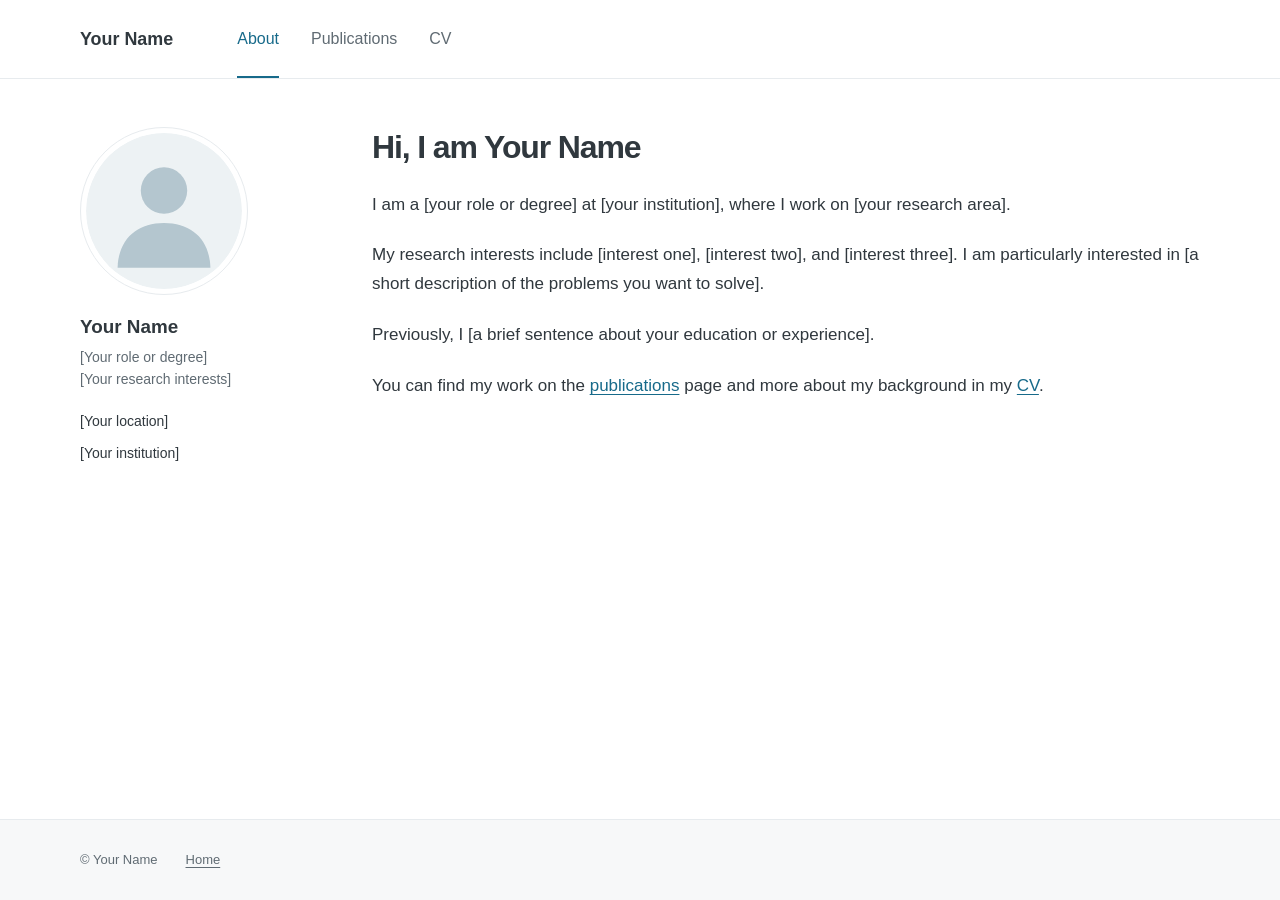
==== index.html @ a14d66d5 "Create personal website" ====
<!doctype html>
<html lang="en">
<head>
  <meta charset="utf-8">
  <meta name="viewport" content="width=device-width, initial-scale=1">
  <!-- EDIT: Update your name and description on all three pages. -->
  <title>Your Name | Personal website</title>
  <meta name="description" content="The personal website of Your Name. Research, publications, and CV.">
  <link rel="icon" href="assets/favicon.svg" type="image/svg+xml">
  <link rel="stylesheet" href="assets/style.css">
</head>
<body>
  <a class="skip-link" href="#content">Skip to content</a>
  <header class="site-header">
    <nav class="container navigation" aria-label="Main navigation">
      <a class="site-name" href="index.html">Your Name</a>
      <div class="nav-links">
        <a href="index.html" aria-current="page">About</a>
        <a href="publications.html">Publications</a>
        <a href="cv.html">CV</a>
      </div>
    </nav>
  </header>

  <div class="container layout">
    <!-- EDIT: Keep this profile section consistent across all three pages. -->
    <aside class="profile" aria-label="Profile">
      <img class="portrait" src="assets/profile.svg" alt="Profile photo placeholder" width="168" height="168">
      <div class="profile-details">
        <h2>Your Name</h2>
        <p class="profile-bio">[Your role or degree]<br>[Your research interests]</p>
        <ul class="profile-links">
          <li>[Your location]</li>
          <li>[Your institution]</li>
          <!-- EDIT: Replace the values below and remove the surrounding comment to show these links.
          <li><a href="mailto:you@example.com">Email</a></li>
          <li><a href="https://scholar.google.com/citations?user=YOUR_ID">Google Scholar</a></li>
          <li><a href="https://github.com/YOUR_USERNAME">GitHub</a></li>
          <li><a href="https://www.linkedin.com/in/YOUR_USERNAME/">LinkedIn</a></li>
          -->
        </ul>
      </div>
    </aside>

    <main id="content" tabindex="-1">
      <!-- EDIT: Replace the bracketed text with your own introduction. -->
      <h1>Hi, I am Your Name</h1>
      <p>I am a [your role or degree] at [your institution], where I work on [your research area].</p>
      <p>My research interests include [interest one], [interest two], and [interest three]. I am particularly interested in [a short description of the problems you want to solve].</p>
      <p>Previously, I [a brief sentence about your education or experience].</p>
      <p>You can find my work on the <a href="publications.html">publications</a> page and more about my background in my <a href="cv.html">CV</a>.</p>
    </main>
  </div>

  <footer class="site-footer">
    <div class="container"><span>&copy; Your Name</span><a href="index.html">Home</a></div>
  </footer>
</body>
</html>
---- assets/style.css ----
/* Shared by all pages. Change --link to customize the accent color. */
:root {
  color-scheme: light;
  --background: #ffffff;
  --text: #30383e;
  --muted: #606b73;
  --link: #176a8a;
  --border: #e7ebee;
  --footer: #f7f8f9;
}

* { box-sizing: border-box; }
html { font-size: 16px; }
body {
  margin: 0;
  min-height: 100vh;
  min-height: 100svh;
  display: flex;
  flex-direction: column;
  background: var(--background);
  color: var(--text);
  font-family: -apple-system, BlinkMacSystemFont, "Segoe UI", Arial, sans-serif;
  line-height: 1.7;
  -webkit-font-smoothing: antialiased;
}
a { color: var(--link); text-underline-offset: 0.2em; }
a:hover { text-decoration-thickness: 2px; }
a:focus-visible {
  outline: 2px solid var(--link);
  outline-offset: 5px;
  border-radius: 2px;
}
.container { width: min(1120px, calc(100% - 64px)); margin-inline: auto; }
.site-header { border-bottom: 1px solid var(--border); }
.navigation { min-height: 78px; display: flex; align-items: center; gap: 64px; }
.navigation a { color: var(--text); text-decoration: none; }
.site-name { font-size: 1.12rem; font-weight: 700; }
.nav-links { display: flex; align-items: center; gap: 32px; }
.nav-links a { padding-block: 25px; color: var(--muted); }
.nav-links a:hover, .nav-links a[aria-current="page"] { color: var(--link); }
.nav-links a[aria-current="page"] { box-shadow: inset 0 -2px var(--link); }
.layout {
  display: grid;
  grid-template-columns: 228px minmax(0, 1fr);
  gap: 64px;
  align-items: start;
  padding-block: 48px 88px;
  flex: 1;
}
.profile { font-size: 0.875rem; overflow-wrap: anywhere; }
.portrait {
  display: block;
  width: 168px;
  height: 168px;
  border-radius: 50%;
  border: 1px solid var(--border);
  padding: 5px;
  object-fit: cover;
}
.profile h2 { font-size: 1.18rem; margin: 20px 0 6px; border: 0; padding: 0; }
.profile-bio { color: var(--muted); margin: 0 0 20px; line-height: 1.6; }
.profile-links { list-style: none; padding: 0; margin: 0; }
.profile-links li { margin-block: 8px; }
.profile-links a { text-decoration: none; }
.profile-links a:hover { text-decoration: underline; }
main { min-width: 0; font-size: 1.0625rem; overflow-wrap: break-word; }
h1, h2, h3 { line-height: 1.3; color: var(--text); }
h1 { font-size: 2rem; letter-spacing: -0.035em; margin: 0 0 22px; font-weight: 700; }
main p { margin: 0 0 22px; }
main h2 { font-size: 1.3rem; margin: 38px 0 20px; padding-bottom: 10px; border-bottom: 1px solid var(--border); }
main h3 { font-size: 1.1rem; margin: 0 0 8px; }
.muted, .venue { color: var(--muted); }
.publication { margin-block: 24px 32px; }
.publication h3 a { text-decoration: none; }
.publication h3 a:hover { text-decoration: underline; }
.publication p { margin-bottom: 10px; }
.authors, .venue { font-size: 0.9375rem; }
.venue { font-style: italic; }
.paper-links { display: flex; flex-wrap: wrap; gap: 20px; font-size: 0.9375rem; }
.cv-entry { margin-bottom: 26px; }
.cv-entry p { margin-bottom: 8px; }
.download-link { display: inline-flex; align-items: center; gap: 12px; }
.site-footer { border-top: 1px solid var(--border); background: var(--footer); color: var(--muted); font-size: 0.8125rem; }
.site-footer .container { display: flex; gap: 28px; align-items: center; min-height: 80px; }
.site-footer a { color: var(--muted); }
.skip-link { position: absolute; top: -100px; left: 16px; padding: 10px 16px; background: var(--background); z-index: 10; }
.skip-link:focus { top: 10px; }

@media (max-width: 760px) {
  .container { width: calc(100% - 40px); }
  .navigation { min-height: 70px; justify-content: space-between; gap: 20px; flex-wrap: wrap; }
  .nav-links { gap: 20px; font-size: 0.9375rem; }
  .nav-links a { padding-block: 21px; }
  .layout { grid-template-columns: minmax(0, 1fr); gap: 34px; padding-block: 32px 56px; }
  .profile { display: grid; grid-template-columns: 104px minmax(0, 1fr); gap: 22px; padding-bottom: 28px; border-bottom: 1px solid var(--border); }
  .portrait { width: 104px; height: 104px; padding: 3px; }
  .profile h2 { margin-top: 0; }
  .profile-bio { margin-bottom: 12px; }
  .profile-links li { margin-block: 5px; }
  h1 { font-size: 1.75rem; }
  main { font-size: 1rem; }
}

@media (max-width: 420px) {
  .navigation { display: block; padding-top: 14px; }
  .site-name { display: inline-block; }
  .nav-links { gap: 26px; }
  .nav-links a { padding-block: 12px; }
  .profile { grid-template-columns: 80px minmax(0, 1fr); gap: 18px; }
  .portrait { width: 80px; height: 80px; }
}

@media print {
  .site-header, .profile, .site-footer, .skip-link { display: none; }
  .layout { display: block; padding: 0; }
  .container { width: 100%; }
  a { color: inherit; }
  .cv-entry, .publication { break-inside: avoid; }
}
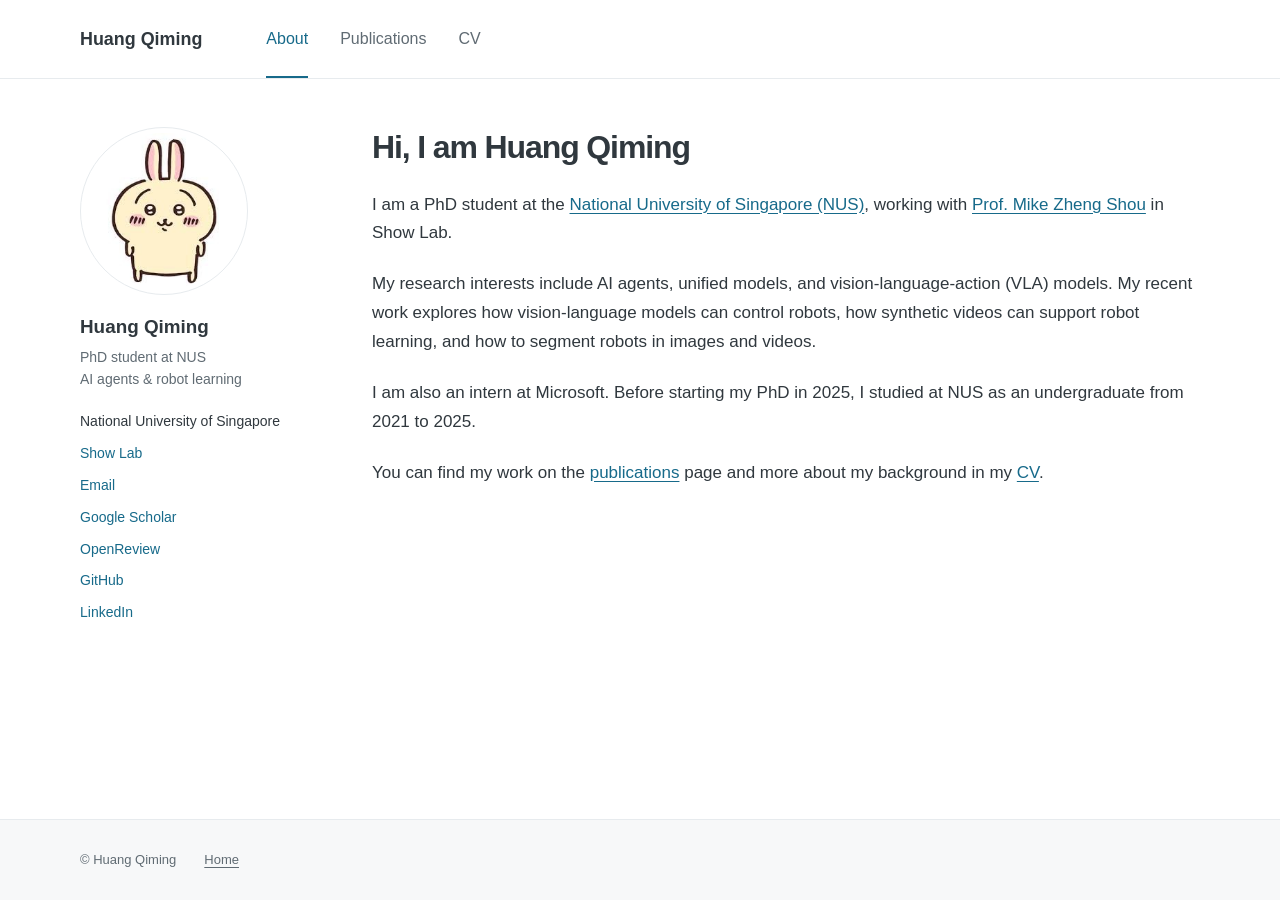
==== commit 483a6d02: "Populate personal website with profile and publications" ====
--- a/index.html
+++ b/index.html
@@ -3,9 +3,8 @@
 <head>
   <meta charset="utf-8">
   <meta name="viewport" content="width=device-width, initial-scale=1">
-  <!-- EDIT: Update your name and description on all three pages. -->
-  <title>Your Name | Personal website</title>
-  <meta name="description" content="The personal website of Your Name. Research, publications, and CV.">
+  <title>Huang Qiming | Personal website</title>
+  <meta name="description" content="Huang Qiming, PhD student at the National University of Singapore. Research in AI agents, vision-language-action models, and robot perception.">
   <link rel="icon" href="assets/favicon.svg" type="image/svg+xml">
   <link rel="stylesheet" href="assets/style.css">
 </head>
@@ -13,7 +12,7 @@
   <a class="skip-link" href="#content">Skip to content</a>
   <header class="site-header">
     <nav class="container navigation" aria-label="Main navigation">
-      <a class="site-name" href="index.html">Your Name</a>
+      <a class="site-name" href="index.html">Huang Qiming</a>
       <div class="nav-links">
         <a href="index.html" aria-current="page">About</a>
         <a href="publications.html">Publications</a>
@@ -25,35 +24,33 @@
   <div class="container layout">
     <!-- EDIT: Keep this profile section consistent across all three pages. -->
     <aside class="profile" aria-label="Profile">
-      <img class="portrait" src="assets/profile.svg" alt="Profile photo placeholder" width="168" height="168">
+      <img class="portrait" src="assets/profile.jpg" alt="Huang Qiming's profile avatar" width="168" height="168">
       <div class="profile-details">
-        <h2>Your Name</h2>
-        <p class="profile-bio">[Your role or degree]<br>[Your research interests]</p>
+        <h2>Huang Qiming</h2>
+        <p class="profile-bio">PhD student at NUS<br>AI agents &amp; robot learning</p>
         <ul class="profile-links">
-          <li>[Your location]</li>
-          <li>[Your institution]</li>
-          <!-- EDIT: Replace the values below and remove the surrounding comment to show these links.
-          <li><a href="mailto:you@example.com">Email</a></li>
-          <li><a href="https://scholar.google.com/citations?user=YOUR_ID">Google Scholar</a></li>
-          <li><a href="https://github.com/YOUR_USERNAME">GitHub</a></li>
-          <li><a href="https://www.linkedin.com/in/YOUR_USERNAME/">LinkedIn</a></li>
-          -->
+          <li>National University of Singapore</li>
+          <li><a href="https://sites.google.com/view/showlab">Show Lab</a></li>
+          <li><a href="mailto:e0271228@u.nus.edu">Email</a></li>
+          <li><a href="https://scholar.google.com/citations?user=-xfbAA4AAAAJ&amp;hl=en">Google Scholar</a></li>
+          <li><a href="https://openreview.net/profile?id=~Huang_Qiming1">OpenReview</a></li>
+          <li><a href="https://github.com/ceilingFan456">GitHub</a></li>
+          <li><a href="https://linkedin.com/in/huang-q-047099144">LinkedIn</a></li>
         </ul>
       </div>
     </aside>
 
     <main id="content" tabindex="-1">
-      <!-- EDIT: Replace the bracketed text with your own introduction. -->
-      <h1>Hi, I am Your Name</h1>
-      <p>I am a [your role or degree] at [your institution], where I work on [your research area].</p>
-      <p>My research interests include [interest one], [interest two], and [interest three]. I am particularly interested in [a short description of the problems you want to solve].</p>
-      <p>Previously, I [a brief sentence about your education or experience].</p>
+      <h1>Hi, I am Huang Qiming</h1>
+      <p>I am a PhD student at the <a href="https://www.nus.edu.sg/">National University of Singapore (NUS)</a>, working with <a href="https://sites.google.com/view/showlab">Prof. Mike Zheng Shou</a> in Show Lab.</p>
+      <p>My research interests include AI agents, unified models, and vision-language-action (VLA) models. My recent work explores how vision-language models can control robots, how synthetic videos can support robot learning, and how to segment robots in images and videos.</p>
+      <p>I am also an intern at Microsoft. Before starting my PhD in 2025, I studied at NUS as an undergraduate from 2021 to 2025.</p>
       <p>You can find my work on the <a href="publications.html">publications</a> page and more about my background in my <a href="cv.html">CV</a>.</p>
     </main>
   </div>
 
   <footer class="site-footer">
-    <div class="container"><span>&copy; Your Name</span><a href="index.html">Home</a></div>
+    <div class="container"><span>&copy; Huang Qiming</span><a href="index.html">Home</a></div>
   </footer>
 </body>
 </html>
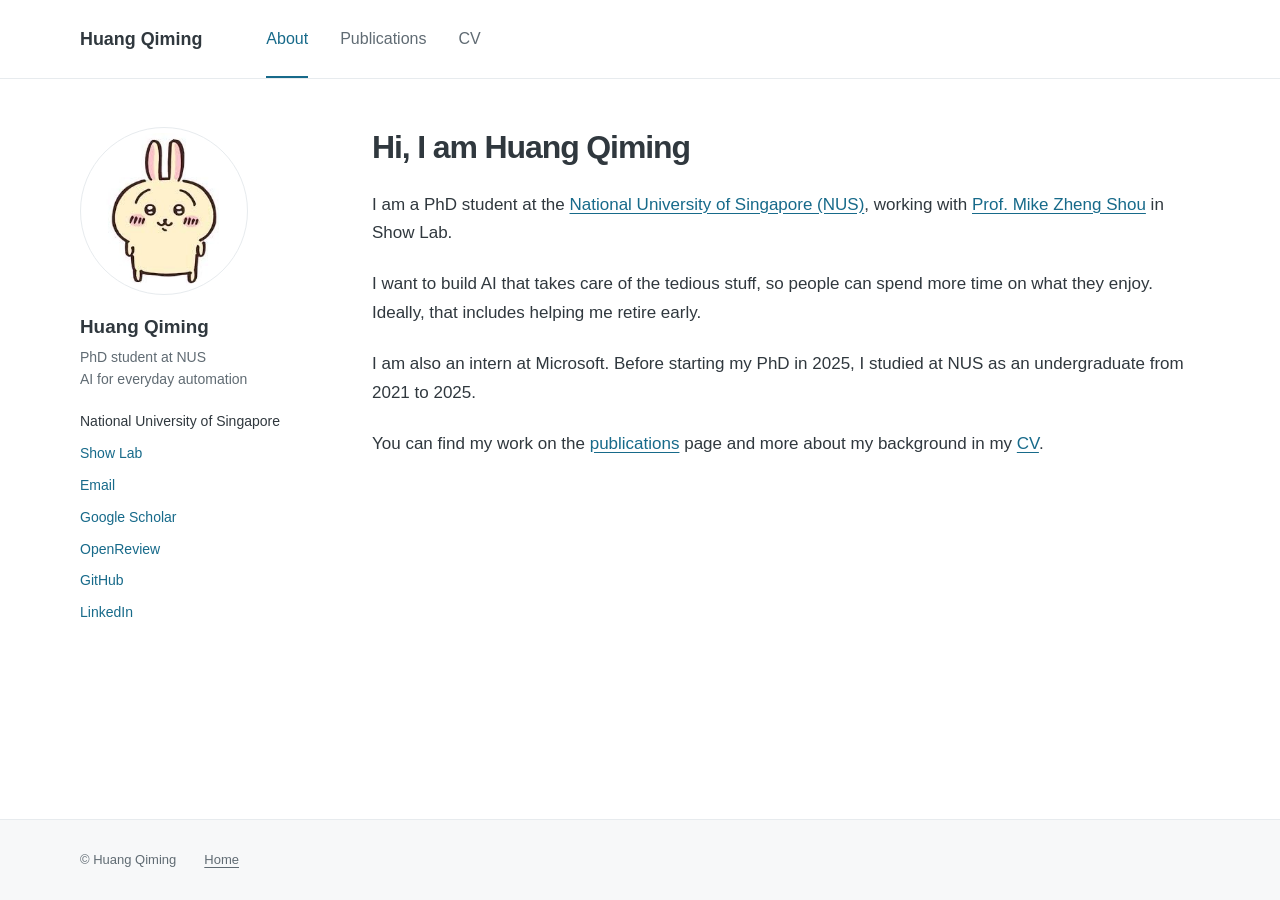
==== commit 54556a17: "Simplify research interests with a personal touch" ====
--- a/index.html
+++ b/index.html
@@ -4,7 +4,7 @@
   <meta charset="utf-8">
   <meta name="viewport" content="width=device-width, initial-scale=1">
   <title>Huang Qiming | Personal website</title>
-  <meta name="description" content="Huang Qiming, PhD student at the National University of Singapore. Research in AI agents, vision-language-action models, and robot perception.">
+  <meta name="description" content="Huang Qiming, PhD student at the National University of Singapore. Building AI to automate everyday tasks and give people more time for what they enjoy.">
   <link rel="icon" href="assets/favicon.svg" type="image/svg+xml">
   <link rel="stylesheet" href="assets/style.css">
 </head>
@@ -27,7 +27,7 @@
       <img class="portrait" src="assets/profile.jpg" alt="Huang Qiming's profile avatar" width="168" height="168">
       <div class="profile-details">
         <h2>Huang Qiming</h2>
-        <p class="profile-bio">PhD student at NUS<br>AI agents &amp; robot learning</p>
+        <p class="profile-bio">PhD student at NUS<br>AI for everyday automation</p>
         <ul class="profile-links">
           <li>National University of Singapore</li>
           <li><a href="https://sites.google.com/view/showlab">Show Lab</a></li>
@@ -43,7 +43,7 @@
     <main id="content" tabindex="-1">
       <h1>Hi, I am Huang Qiming</h1>
       <p>I am a PhD student at the <a href="https://www.nus.edu.sg/">National University of Singapore (NUS)</a>, working with <a href="https://sites.google.com/view/showlab">Prof. Mike Zheng Shou</a> in Show Lab.</p>
-      <p>My research interests include AI agents, unified models, and vision-language-action (VLA) models. My recent work explores how vision-language models can control robots, how synthetic videos can support robot learning, and how to segment robots in images and videos.</p>
+      <p>I want to build AI that takes care of the tedious stuff, so people can spend more time on what they enjoy. Ideally, that includes helping me retire early.</p>
       <p>I am also an intern at Microsoft. Before starting my PhD in 2025, I studied at NUS as an undergraduate from 2021 to 2025.</p>
       <p>You can find my work on the <a href="publications.html">publications</a> page and more about my background in my <a href="cv.html">CV</a>.</p>
     </main>
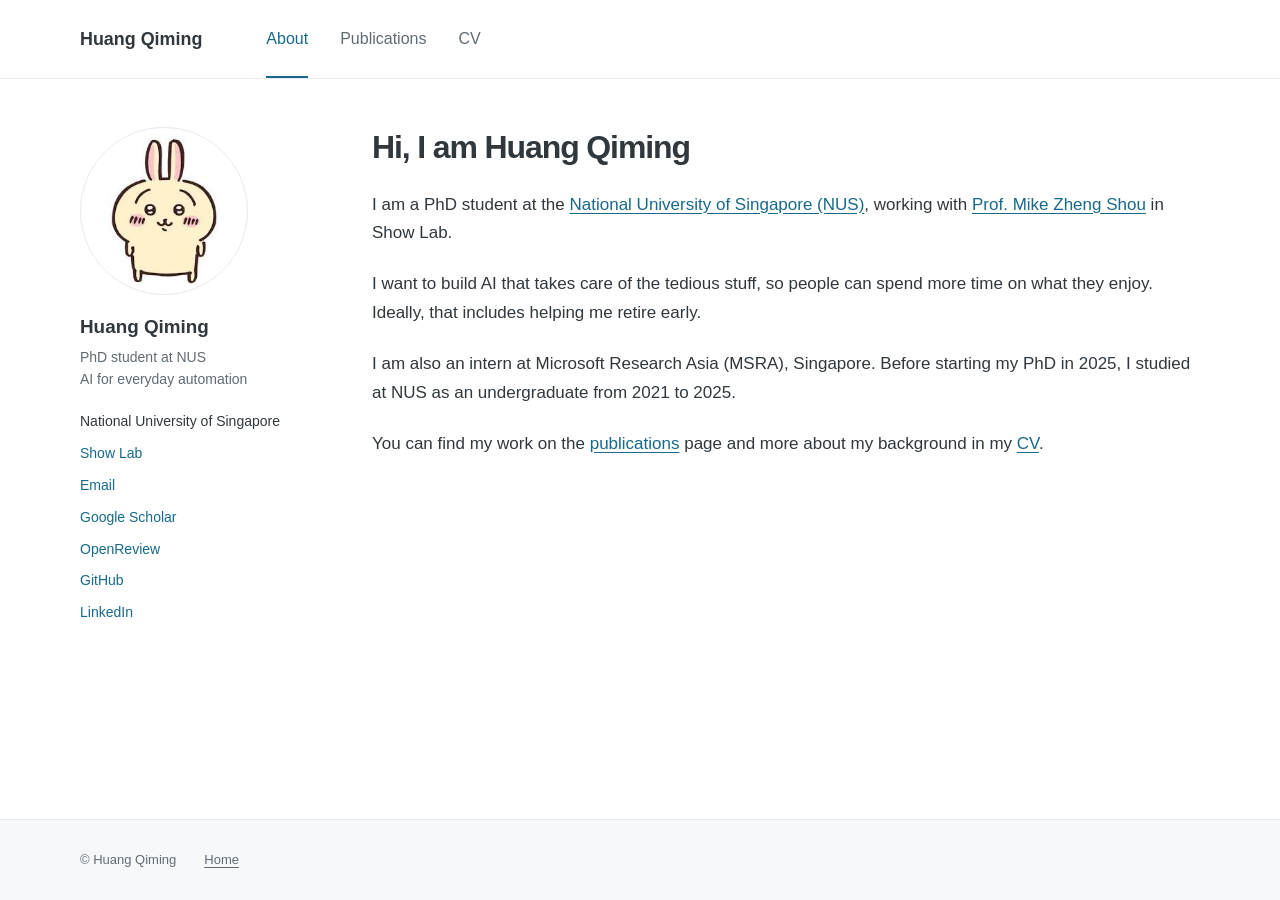
==== commit b753f369: "Clarify internship affiliation as MSRA Singapore" ====
--- a/index.html
+++ b/index.html
@@ -44,7 +44,7 @@
       <h1>Hi, I am Huang Qiming</h1>
       <p>I am a PhD student at the <a href="https://www.nus.edu.sg/">National University of Singapore (NUS)</a>, working with <a href="https://sites.google.com/view/showlab">Prof. Mike Zheng Shou</a> in Show Lab.</p>
       <p>I want to build AI that takes care of the tedious stuff, so people can spend more time on what they enjoy. Ideally, that includes helping me retire early.</p>
-      <p>I am also an intern at Microsoft. Before starting my PhD in 2025, I studied at NUS as an undergraduate from 2021 to 2025.</p>
+      <p>I am also an intern at Microsoft Research Asia (MSRA), Singapore. Before starting my PhD in 2025, I studied at NUS as an undergraduate from 2021 to 2025.</p>
       <p>You can find my work on the <a href="publications.html">publications</a> page and more about my background in my <a href="cv.html">CV</a>.</p>
     </main>
   </div>
